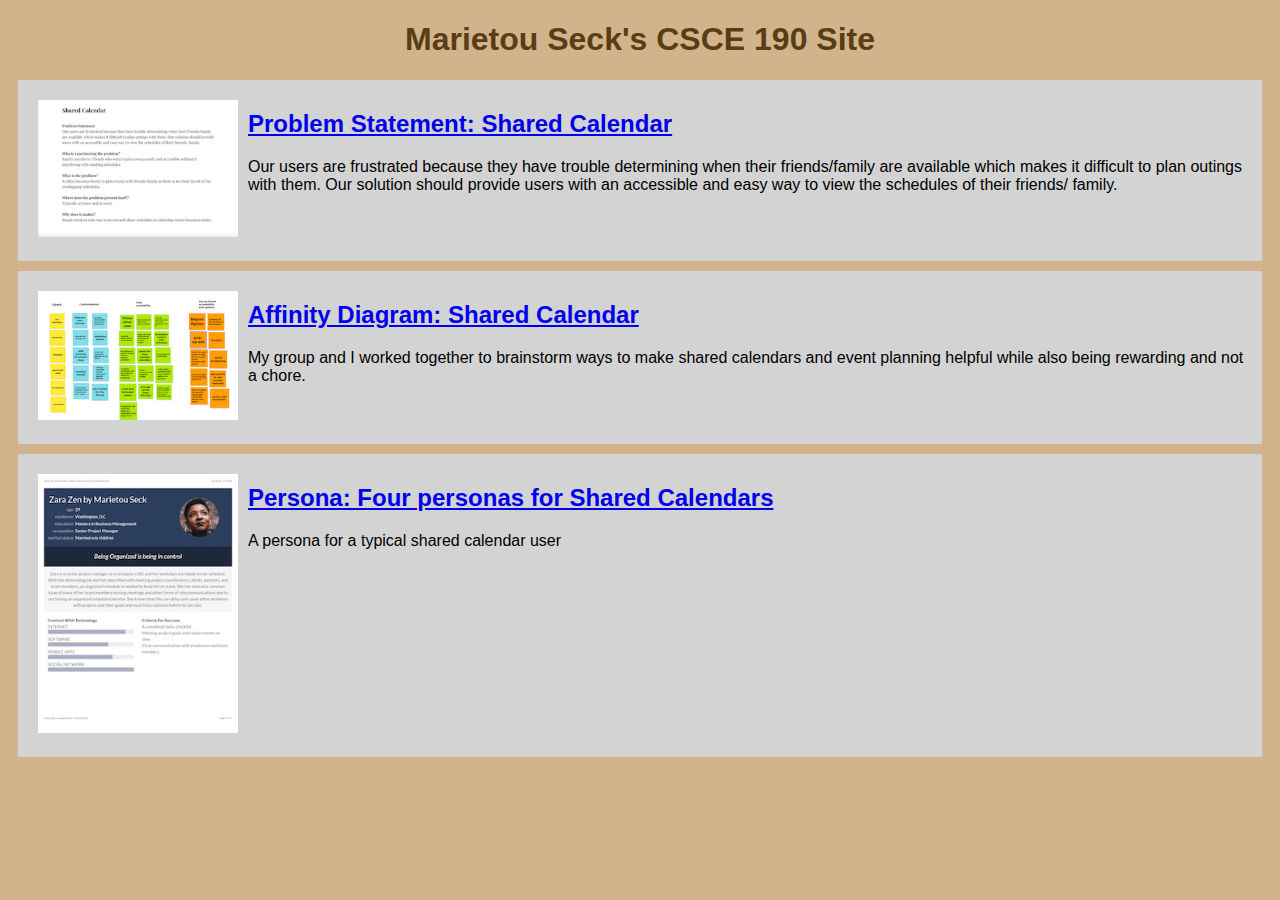
==== index.html @ e3f64fe9 "Add files via upload" ====
<!DOCTYPE html>
<html>
    <head>
        <title>CSCE 190: Marietou Seck</title>
        <link rel= "stylesheet" href = "styles.css">
    </head>
    <body>
        <h1>Marietou Seck's CSCE 190 Site</h1>

        <!--Problem Statement Assignment-->
        <section class="assignment">
            <a href="files/problem-statement.pdf"><img src="images/problem_statement.png"></a>
            <section class="ass-details">
                <a href="files/problem-statement.pdf"><h2>Problem Statement: Shared Calendar</h2></a>
                <p>
                    Our users are frustrated because they have trouble determining when 
                    their friends/family are available which makes it difficult to plan
                     outings with them. Our solution should provide users with an accessible 
                     and easy way to view the schedules of their friends/ family.
                </p>
            </section>
        </section>

        <!-- Affinity Diagram Assignment --> 
        <section class="assignment">
            <a href="files/affinitydiagram.pdf"><img src="images/affinitydiagram.png"></a>
            <section class="ass-details">
                <a href="files/affinitydiagram.pdf"><h2>Affinity Diagram: Shared Calendar</h2></a>
                <p>
                    My group and I worked together to brainstorm ways to make shared calendars and event planning
                    helpful while also being rewarding and not a chore.
                </p>
                
        </section>

    </section>

    <!-- Persona Assignment --> 
    <section class="assignment">
        <a href="files/personas.pdf"><img src="images/m_persona.png"></a>
        <section class="ass-details">
            <a href="files/personas.pdf"><h2>Persona: Four personas for Shared Calendars</h2></a>
            <p>
                A persona for a typical shared calendar user
            </p>
            
    </section>
    </body>
</html>
---- styles.css ----
body {
    background: tan;
    font-family: Arial, Helvetica, sans-serif;
}

.assignment{
    display:flex;
    padding:10px;
    margin:10px;
    background:lightgray;
}

.assignment img{
    width:200px;
    padding:10px;
}

h1{
    color: rgb(90, 60, 21);
    text-align: center;
}
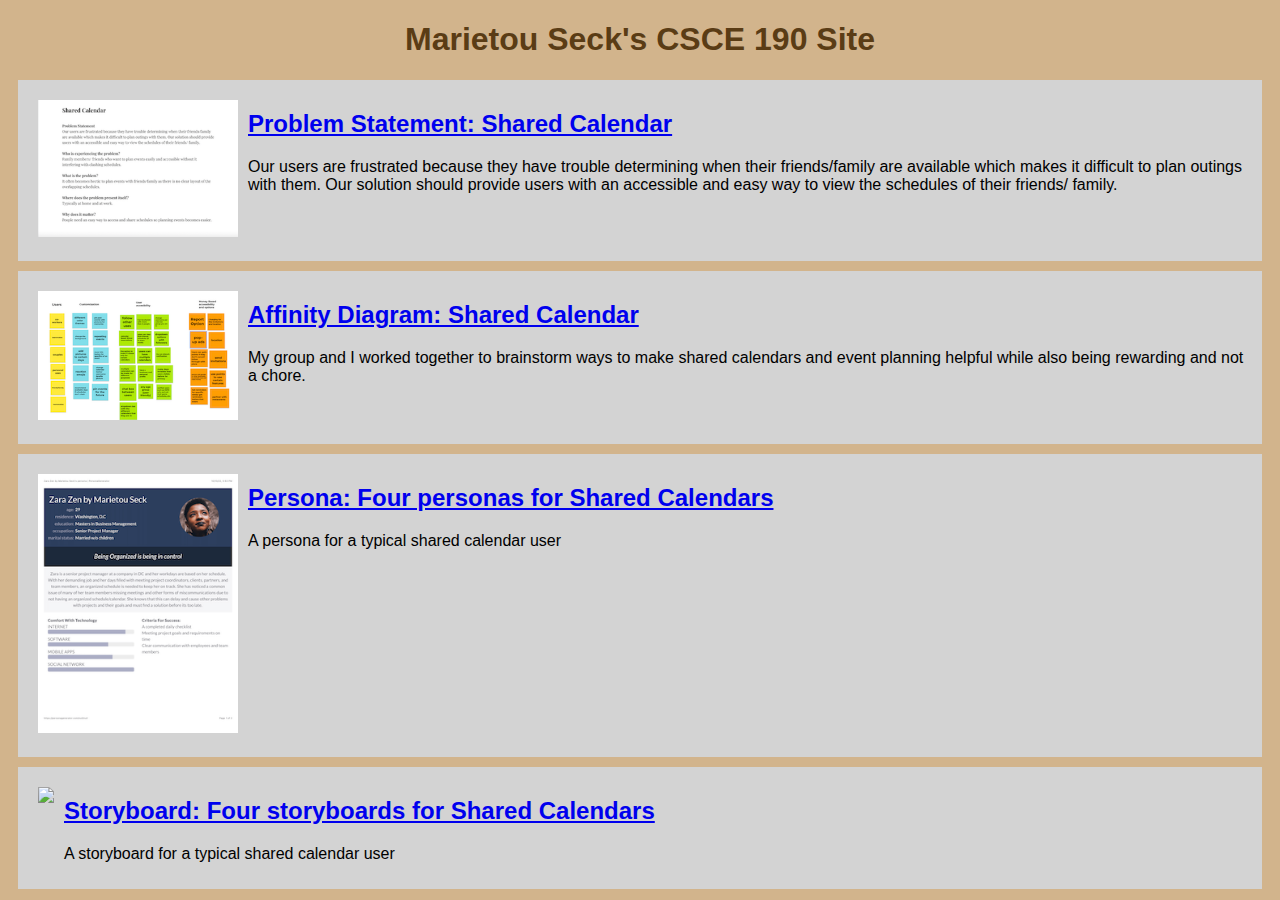
==== commit 98eec5bd: "Add files via upload" ====
--- a/index.html
+++ b/index.html
@@ -45,5 +45,22 @@
             </p>
             
     </section>
+
+</section>
+    
+
+        <!-- Storyboard Assignment --> 
+        <section class="assignment">
+            <a href="files/CSCE 190 Storyboard-combined.pdf"><img src="images/my_storyboard.png"></a>
+            <section class="ass-details">
+                <a href="files/CSCE 190 Storyboard-combined.pdf"><h2>Storyboard: Four storyboards for Shared Calendars</h2></a>
+                <p>
+                    A storyboard for a typical shared calendar user
+                </p>
+                
+        </section>
+        
+    </section>
+        
     </body>
 </html>
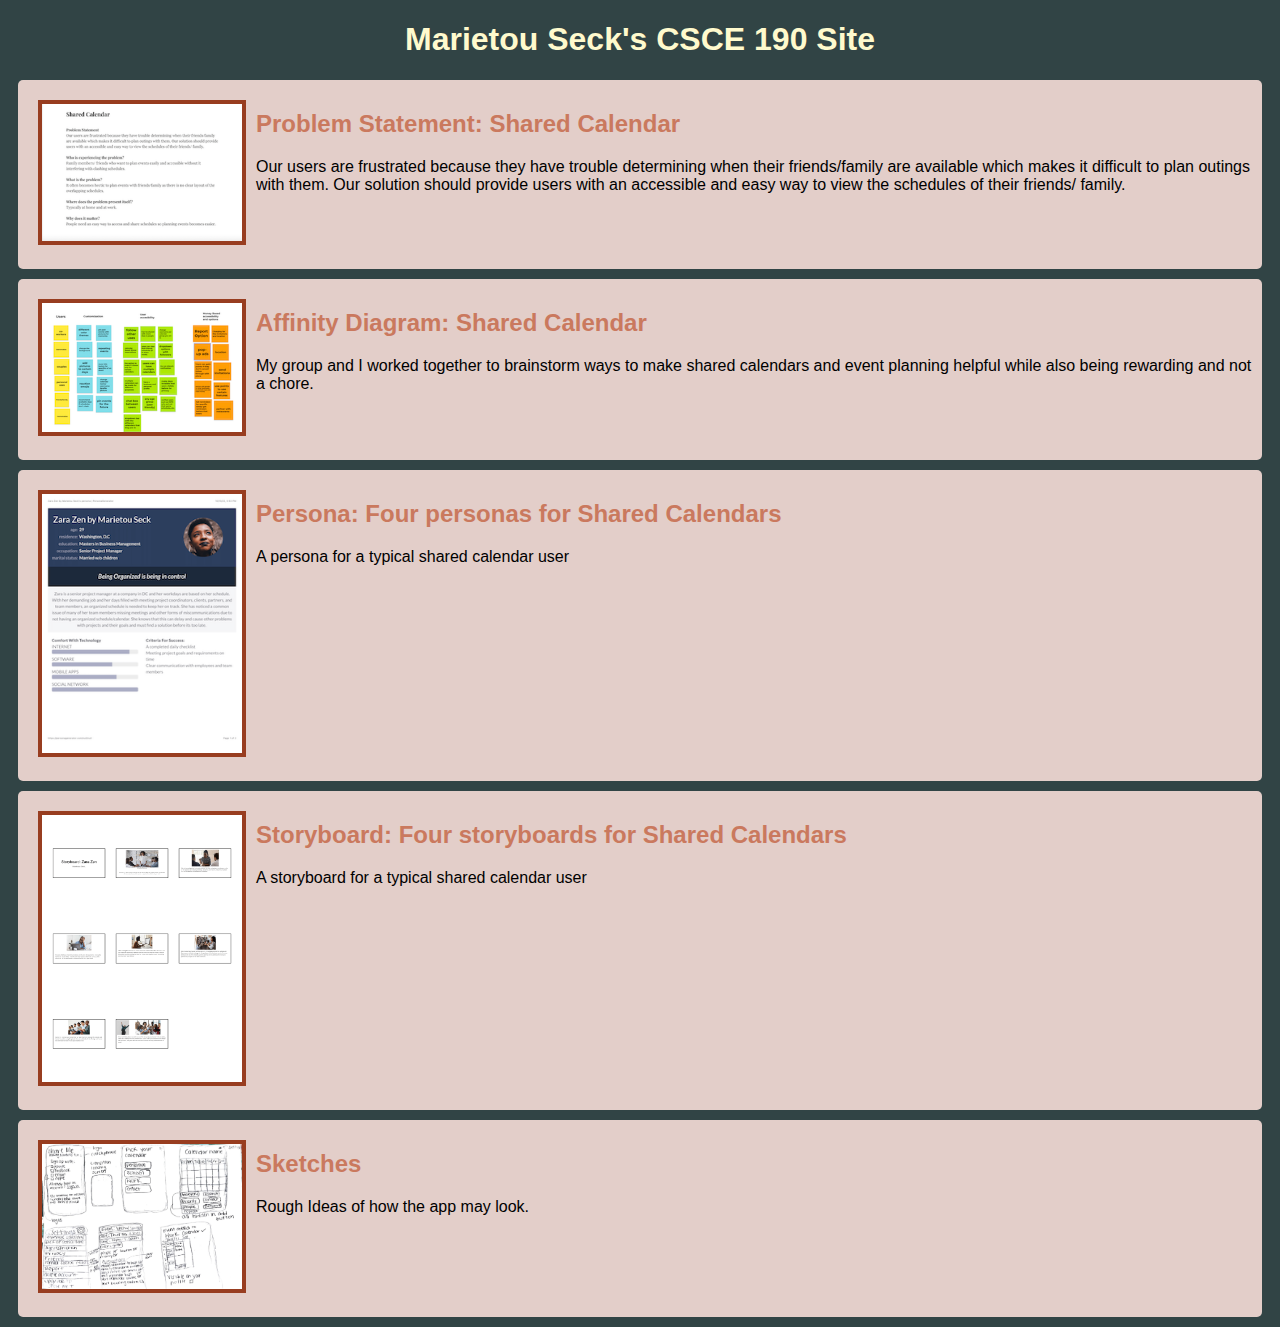
==== commit bee5e815: "Add files via upload" ====
--- a/index.html
+++ b/index.html
@@ -53,7 +53,8 @@
         <section class="assignment">
             <a href="files/CSCE 190 Storyboard-combined.pdf"><img src="images/my_storyboard.png"></a>
             <section class="ass-details">
-                <a href="files/CSCE 190 Storyboard-combined.pdf"><h2>Storyboard: Four storyboards for Shared Calendars</h2></a>
+                <a href="files/CSCE 190 Storyboard-combined.pdf"> 
+                    <h2>Storyboard: Four storyboards for Shared Calendars</h2></a>
                 <p>
                     A storyboard for a typical shared calendar user
                 </p>
@@ -61,6 +62,24 @@
         </section>
         
     </section>
+
+        </section>
+    
+
+        <!-- Sketch Assignment --> 
+        <section class="assignment">
+            <a href="files/CSCE 190 combinedsketches.pdf"><img src="images/sketch.png"></a>
+            <section class="ass-details">
+                <a href="files/CSCE 190 combinedsketches.pdf">
+                    <h2>Sketches</h2></a>
+                <p>
+                    Rough Ideas of how the app may look.
+                </p>
+                
+        </section>
+        
+    </section>
         
     </body>
+    </body>
 </html>
--- a/styles.css
+++ b/styles.css
@@ -1,5 +1,5 @@
 body {
-    background: tan;
+    background: #314445;
     font-family: Arial, Helvetica, sans-serif;
 }
 
@@ -7,15 +7,33 @@
     display:flex;
     padding:10px;
     margin:10px;
-    background:lightgray;
+    background:#E3CEC9;
+    border-radius: 5px;
 }
 
 .assignment img{
     width:200px;
-    padding:10px;
+    margin: 10px;
+    border: 4px solid #983D20;
+}
+.assignment img:hover{
+    border: 4px dashed #CA795E;
 }
 
 h1{
-    color: rgb(90, 60, 21);
+    color: lemonchiffon;
     text-align: center;
+} 
+
+h1:hover{
+    color:#E3CEC9;
+} 
+
+a {
+    text-decoration: none;
+    color: #CA795E
+}
+
+a:hover{
+    color: lemonchiffon;
 }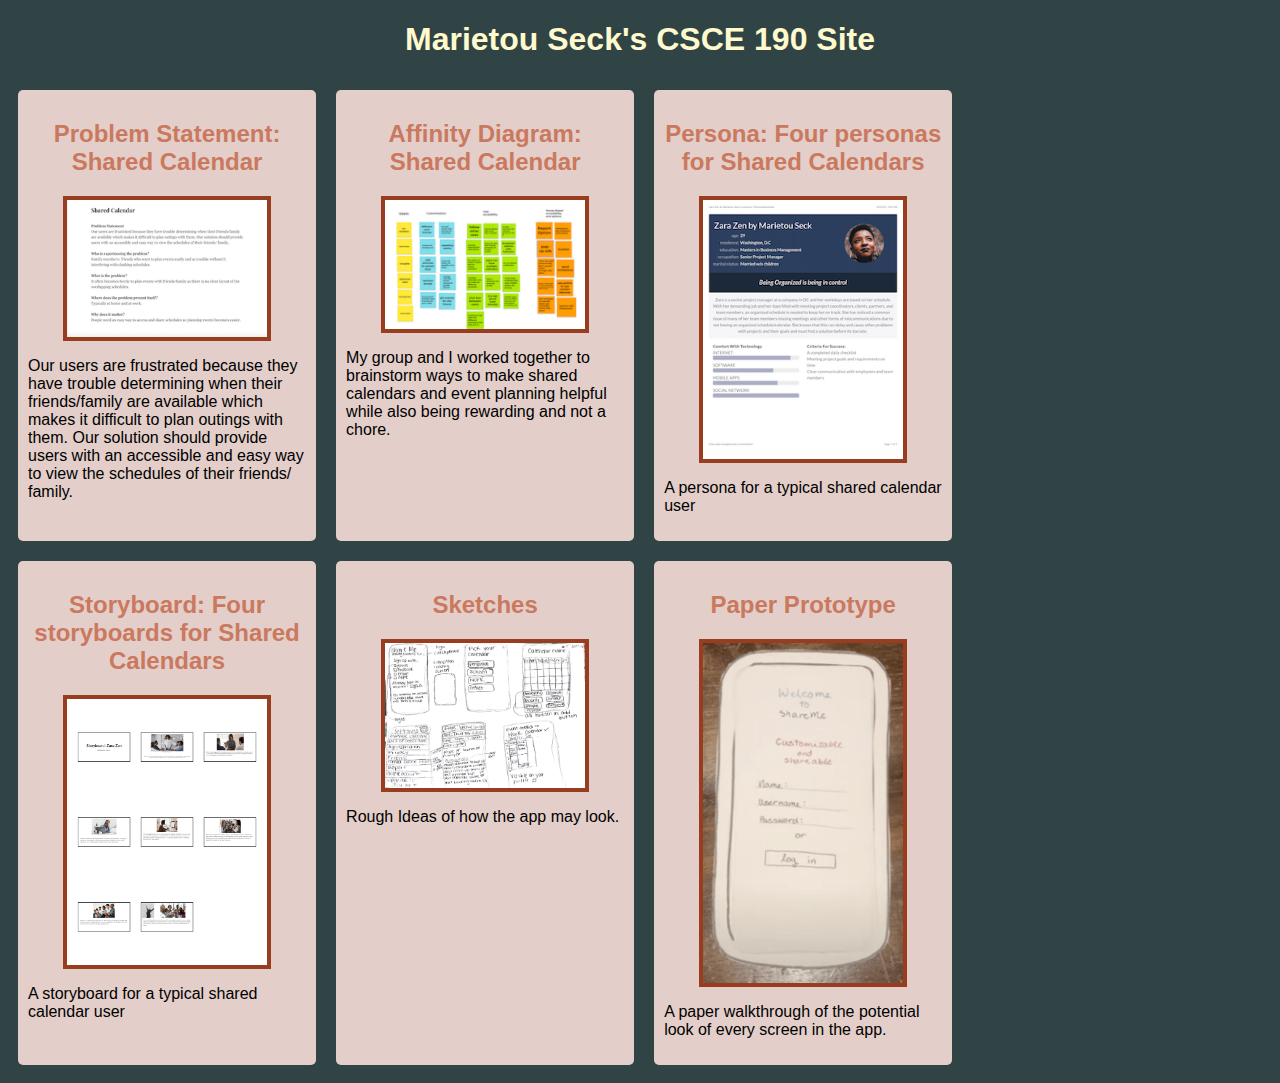
==== commit aefddad3: "Add files via upload" ====
--- a/index.html
+++ b/index.html
@@ -7,79 +7,106 @@
     <body>
         <h1>Marietou Seck's CSCE 190 Site</h1>
 
-        <!--Problem Statement Assignment-->
-        <section class="assignment">
-            <a href="files/problem-statement.pdf"><img src="images/problem_statement.png"></a>
-            <section class="ass-details">
-                <a href="files/problem-statement.pdf"><h2>Problem Statement: Shared Calendar</h2></a>
+        <div class="assignments"> 
+
+            <!--Problem Statement Assignment-->
+            <section class="assignment">
+                <a href="files/problem-statement.pdf">
+                    <h2>Problem Statement: Shared Calendar</h2>
+                </a>
+
+                <a href="files/problem-statement.pdf">
+                    <img src="images/problem_statement.png">
+                </a>
                 <p>
                     Our users are frustrated because they have trouble determining when 
                     their friends/family are available which makes it difficult to plan
-                     outings with them. Our solution should provide users with an accessible 
-                     and easy way to view the schedules of their friends/ family.
-                </p>
+                    outings with them. Our solution should provide users with an accessible 
+                    and easy way to view the schedules of their friends/ family.
+                </p>  
             </section>
-        </section>
 
-        <!-- Affinity Diagram Assignment --> 
-        <section class="assignment">
-            <a href="files/affinitydiagram.pdf"><img src="images/affinitydiagram.png"></a>
-            <section class="ass-details">
-                <a href="files/affinitydiagram.pdf"><h2>Affinity Diagram: Shared Calendar</h2></a>
+            <!-- Affinity Diagram Assignment --> 
+            <section class="assignment">
+                <a href="files/affinitydiagram.pdf">
+                    <h2>Affinity Diagram: Shared Calendar</h2>
+                </a>
+
+                <a href="files/affinitydiagram.pdf">
+                    <img src="images/affinitydiagram.png">
+                </a>
+
                 <p>
                     My group and I worked together to brainstorm ways to make shared calendars and event planning
                     helpful while also being rewarding and not a chore.
                 </p>
-                
         </section>
 
-    </section>
+        <!-- Persona Assignment --> 
+        <section class="assignment">
+            <a href="files/personas.pdf">
+                <h2>Persona: Four personas for Shared Calendars</h2>
+            </a>
 
-    <!-- Persona Assignment --> 
-    <section class="assignment">
-        <a href="files/personas.pdf"><img src="images/m_persona.png"></a>
-        <section class="ass-details">
-            <a href="files/personas.pdf"><h2>Persona: Four personas for Shared Calendars</h2></a>
+            <a href="files/personas.pdf">
+                <img src="images/m_persona.png">
+            </a>
+             
             <p>
                 A persona for a typical shared calendar user
             </p>
-            
     </section>
+        
 
-</section>
-    
+            <!-- Storyboard Assignment --> 
+            <section class="assignment">
+                <a href="files/CSCE 190 Storyboard-combined.pdf"> 
+                    <h2>Storyboard: Four storyboards for Shared Calendars</h2>
+                </a>
 
-        <!-- Storyboard Assignment --> 
-        <section class="assignment">
-            <a href="files/CSCE 190 Storyboard-combined.pdf"><img src="images/my_storyboard.png"></a>
-            <section class="ass-details">
-                <a href="files/CSCE 190 Storyboard-combined.pdf"> 
-                    <h2>Storyboard: Four storyboards for Shared Calendars</h2></a>
+                <a href="files/CSCE 190 Storyboard-combined.pdf">
+                    <img src="images/my_storyboard.png">
+                </a>
+         
                 <p>
                     A storyboard for a typical shared calendar user
                 </p>
-                
         </section>
         
-    </section>
 
-        </section>
-    
+            <!-- Sketch Assignment --> 
+            <section class="assignment">
+                <a href="files/CSCE 190 combinedsketches.pdf">
+                    <h2>Sketches</h2>
+                </a>
 
-        <!-- Sketch Assignment --> 
-        <section class="assignment">
-            <a href="files/CSCE 190 combinedsketches.pdf"><img src="images/sketch.png"></a>
-            <section class="ass-details">
                 <a href="files/CSCE 190 combinedsketches.pdf">
-                    <h2>Sketches</h2></a>
+                    <img src="images/sketch.png">
+                </a>
+               
                 <p>
                     Rough Ideas of how the app may look.
-                </p>
-                
+                </p>  
         </section>
-        
-    </section>
-        
+            
+
+
+            <!-- Prototype Assignment --> 
+            <section class="assignment">
+                <a href="https://youtu.be/h8qAg4y_p64">
+                    <h2>Paper Prototype</h2>
+                </a>
+
+                <a href="https://youtu.be/h8qAg4y_p64">
+                    <img src="images/paper prototype.png">
+                </a>
+               
+                <p>
+                    A paper walkthrough of the potential look of every screen in the app.
+                </p> 
+        </section>
+    </div>
+
     </body>
     </body>
 </html>
--- a/styles.css
+++ b/styles.css
@@ -1,12 +1,19 @@
 body {
     background: #314445;
     font-family: Arial, Helvetica, sans-serif;
+    
+}
+
+.assignments{
+    display: flex;
+    flex-wrap:wrap;
 }
 
 .assignment{
-    display:flex;
+    width: 22%;
     padding:10px;
     margin:10px;
+    padding:20px 10;
     background:#E3CEC9;
     border-radius: 5px;
 }
@@ -15,6 +22,8 @@
     width:200px;
     margin: 10px;
     border: 4px solid #983D20;
+    display:block;
+    margin:auto;
 }
 .assignment img:hover{
     border: 4px dashed #CA795E;
@@ -29,6 +38,10 @@
     color:#E3CEC9;
 } 
 
+h2{
+   text-align: center; 
+}
+
 a {
     text-decoration: none;
     color: #CA795E
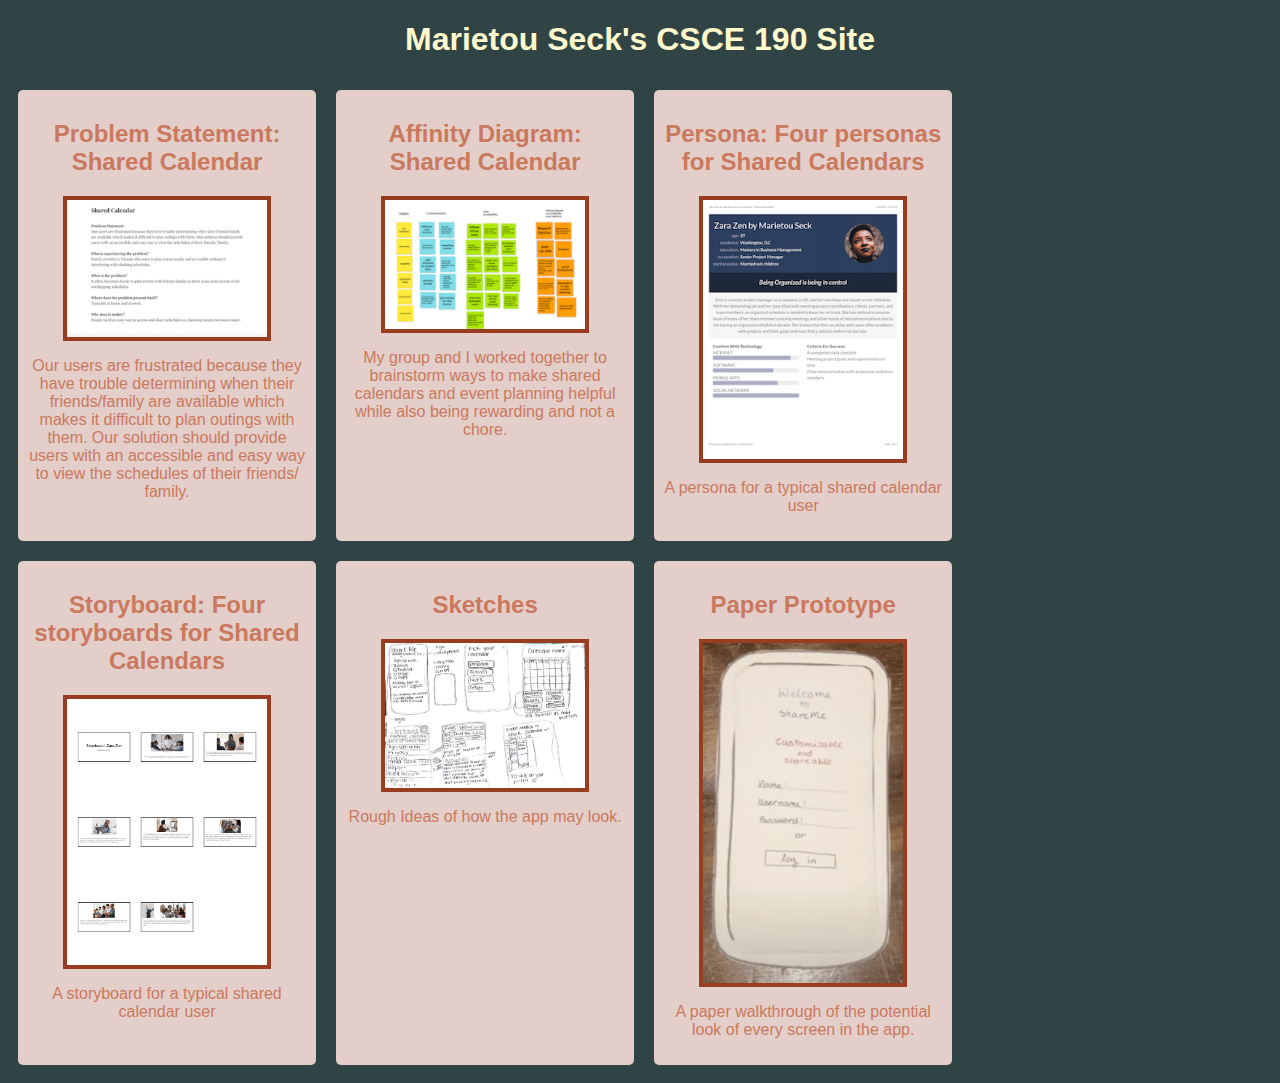
==== commit 76fe8470: "Add files via upload" ====
--- a/index.html
+++ b/index.html
@@ -76,11 +76,11 @@
 
             <!-- Sketch Assignment --> 
             <section class="assignment">
-                <a href="files/CSCE 190 combinedsketches.pdf">
+                <a href="files/combinedsketches.pdf">
                     <h2>Sketches</h2>
                 </a>
 
-                <a href="files/CSCE 190 combinedsketches.pdf">
+                <a href="files/combinedsketches.pdf">
                     <img src="images/sketch.png">
                 </a>
                
--- a/styles.css
+++ b/styles.css
@@ -49,4 +49,13 @@
 
 a:hover{
     color: lemonchiffon;
+}
+
+p{
+    color: #CA795E;
+    text-align: center
+}
+
+p:hover{
+    color: lemonchiffon
 }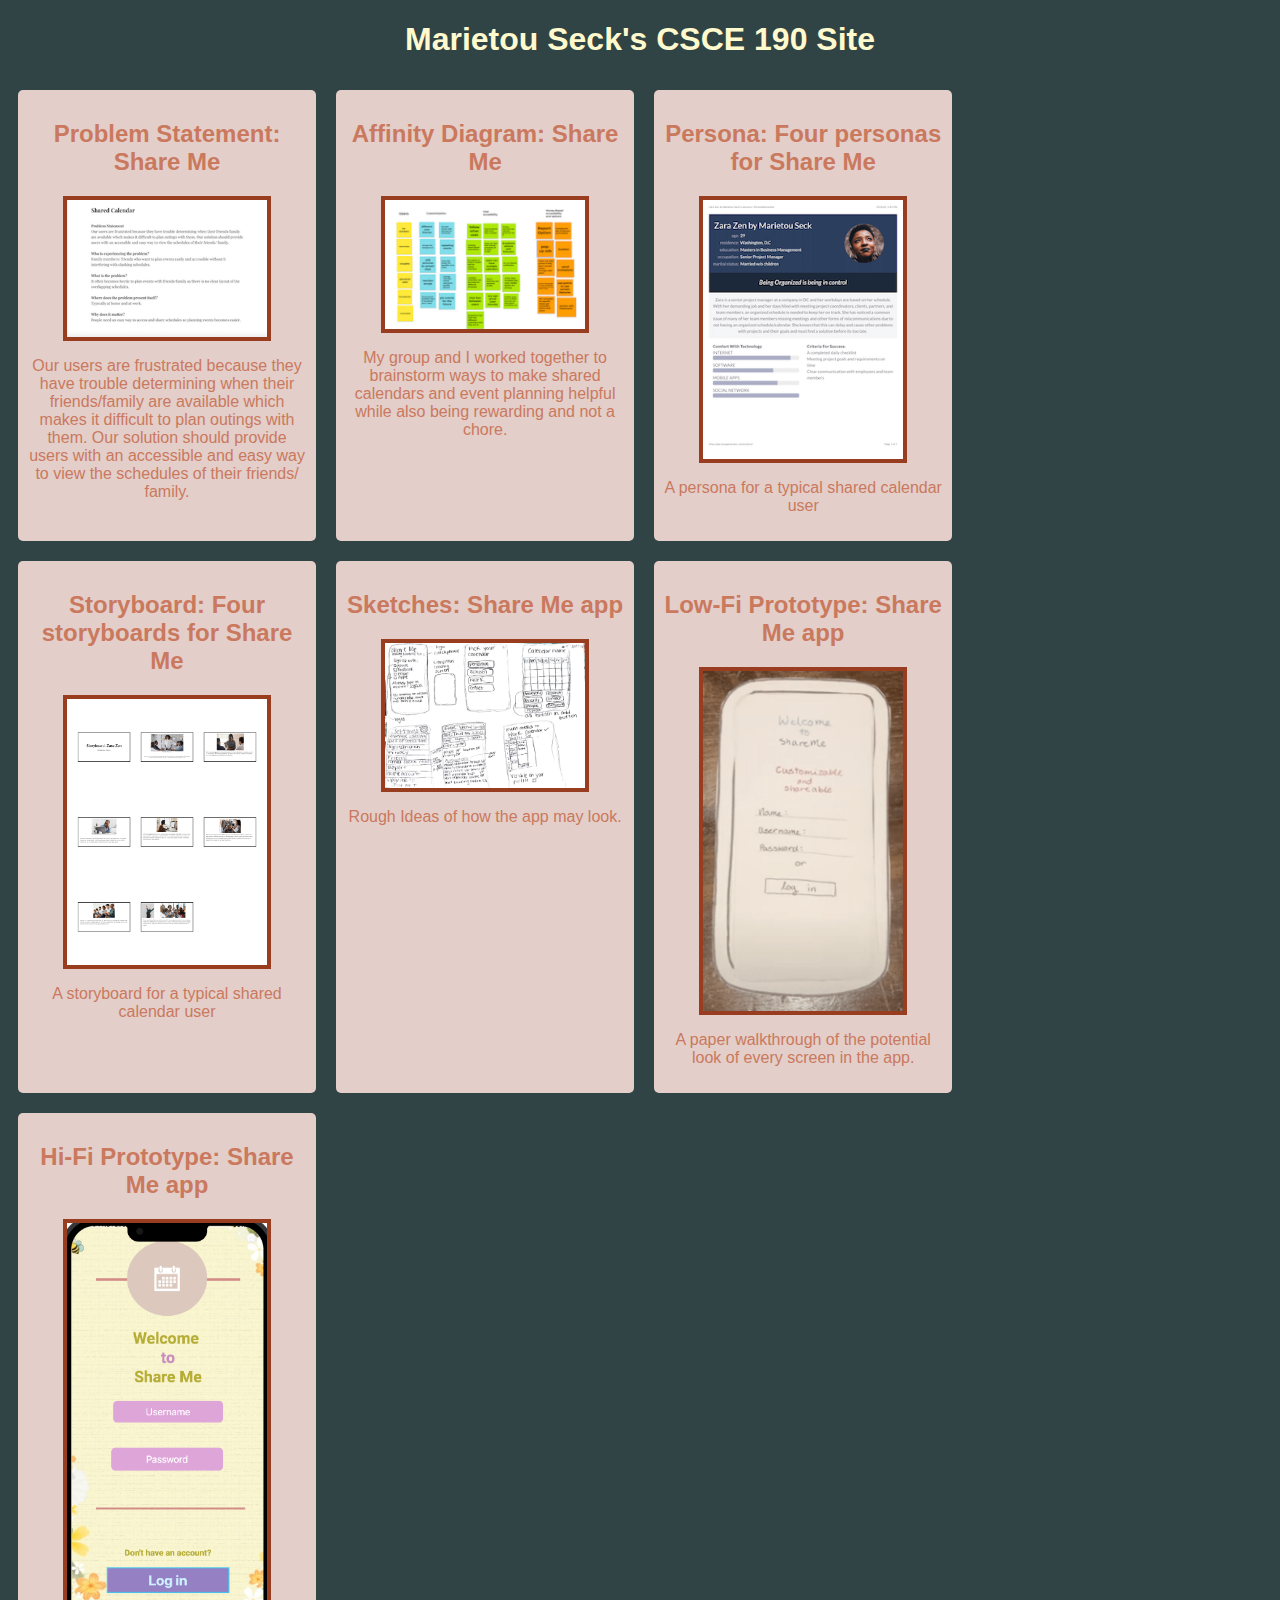
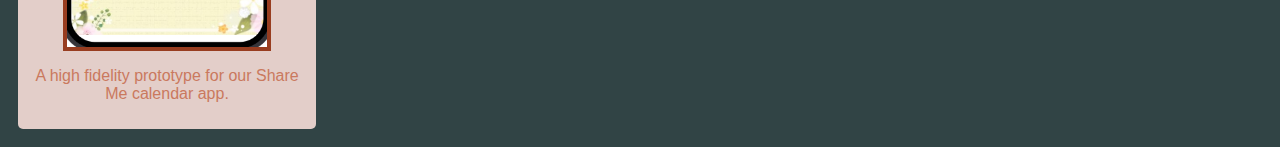
==== commit 133814b4: "Add files via upload" ====
--- a/index.html
+++ b/index.html
@@ -12,7 +12,7 @@
             <!--Problem Statement Assignment-->
             <section class="assignment">
                 <a href="files/problem-statement.pdf">
-                    <h2>Problem Statement: Shared Calendar</h2>
+                    <h2>Problem Statement: Share Me</h2>
                 </a>
 
                 <a href="files/problem-statement.pdf">
@@ -29,7 +29,7 @@
             <!-- Affinity Diagram Assignment --> 
             <section class="assignment">
                 <a href="files/affinitydiagram.pdf">
-                    <h2>Affinity Diagram: Shared Calendar</h2>
+                    <h2>Affinity Diagram: Share Me</h2>
                 </a>
 
                 <a href="files/affinitydiagram.pdf">
@@ -45,7 +45,7 @@
         <!-- Persona Assignment --> 
         <section class="assignment">
             <a href="files/personas.pdf">
-                <h2>Persona: Four personas for Shared Calendars</h2>
+                <h2>Persona: Four personas for Share Me</h2>
             </a>
 
             <a href="files/personas.pdf">
@@ -61,7 +61,7 @@
             <!-- Storyboard Assignment --> 
             <section class="assignment">
                 <a href="files/CSCE 190 Storyboard-combined.pdf"> 
-                    <h2>Storyboard: Four storyboards for Shared Calendars</h2>
+                    <h2>Storyboard: Four storyboards for Share Me</h2>
                 </a>
 
                 <a href="files/CSCE 190 Storyboard-combined.pdf">
@@ -77,7 +77,7 @@
             <!-- Sketch Assignment --> 
             <section class="assignment">
                 <a href="files/combinedsketches.pdf">
-                    <h2>Sketches</h2>
+                    <h2>Sketches: Share Me app</h2>
                 </a>
 
                 <a href="files/combinedsketches.pdf">
@@ -91,10 +91,10 @@
             
 
 
-            <!-- Prototype Assignment --> 
+            <!-- Low-Fi Prototype Assignment --> 
             <section class="assignment">
                 <a href="https://youtu.be/h8qAg4y_p64">
-                    <h2>Paper Prototype</h2>
+                    <h2>Low-Fi Prototype: Share Me app</h2>
                 </a>
 
                 <a href="https://youtu.be/h8qAg4y_p64">
@@ -105,6 +105,21 @@
                     A paper walkthrough of the potential look of every screen in the app.
                 </p> 
         </section>
+
+                    <!-- High-Fi Prototype Assignment --> 
+                    <section class="assignment">
+                        <a href="files/hi-fi prototype/src/index.html">
+                            <h2>Hi-Fi Prototype: Share Me app</h2>
+                        </a>
+        
+                        <a href="files/hi-fi prototype/src/index.html">
+                            <img src="images/hifi-prototype.png">
+                        </a>
+                       
+                        <p>
+                            A high fidelity prototype for our Share Me calendar app.
+                        </p> 
+                </section>
     </div>
 
     </body>
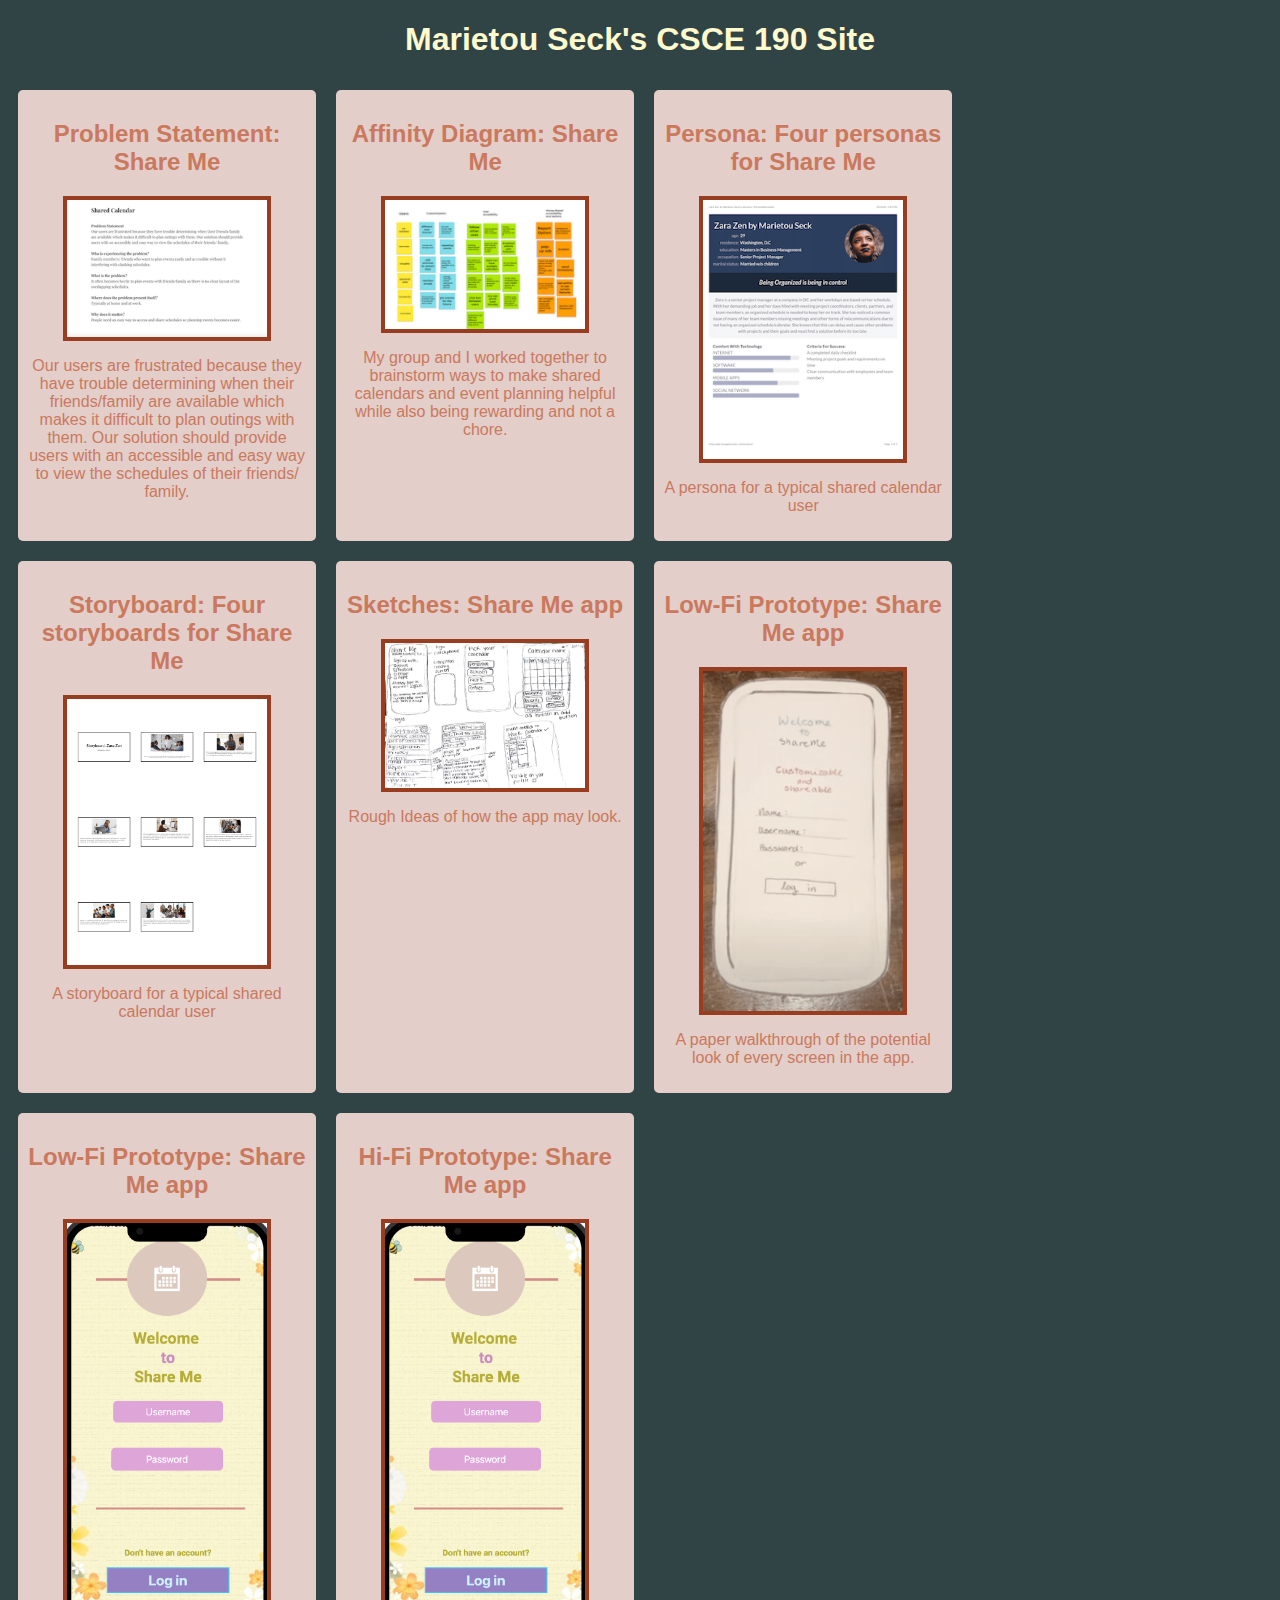
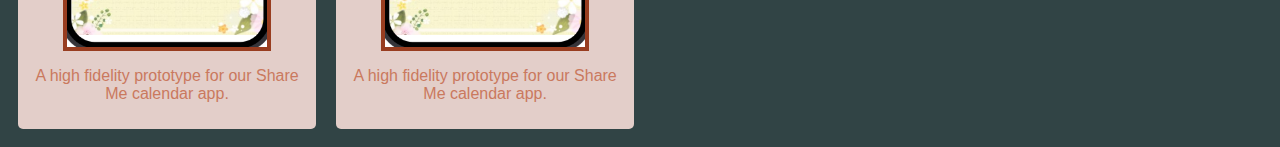
==== commit d7400d4f: "Add files via upload" ====
--- a/index.html
+++ b/index.html
@@ -106,6 +106,21 @@
                 </p> 
         </section>
 
+                            <!-- Low-Fi Prototype Assignment --> 
+                            <section class="assignment">
+                                <a href="files/hi-fi prototype/src/index.html">
+                                    <h2>Low-Fi Prototype: Share Me app</h2>
+                                </a>
+                
+                                <a href="files/hi-fi prototype/src/index.html">
+                                    <img src="images/lofi-prototype copy.png">
+                                </a>
+                               
+                                <p>
+                                    A high fidelity prototype for our Share Me calendar app.
+                                </p> 
+                        </section>
+
                     <!-- High-Fi Prototype Assignment --> 
                     <section class="assignment">
                         <a href="files/hi-fi prototype/src/index.html">
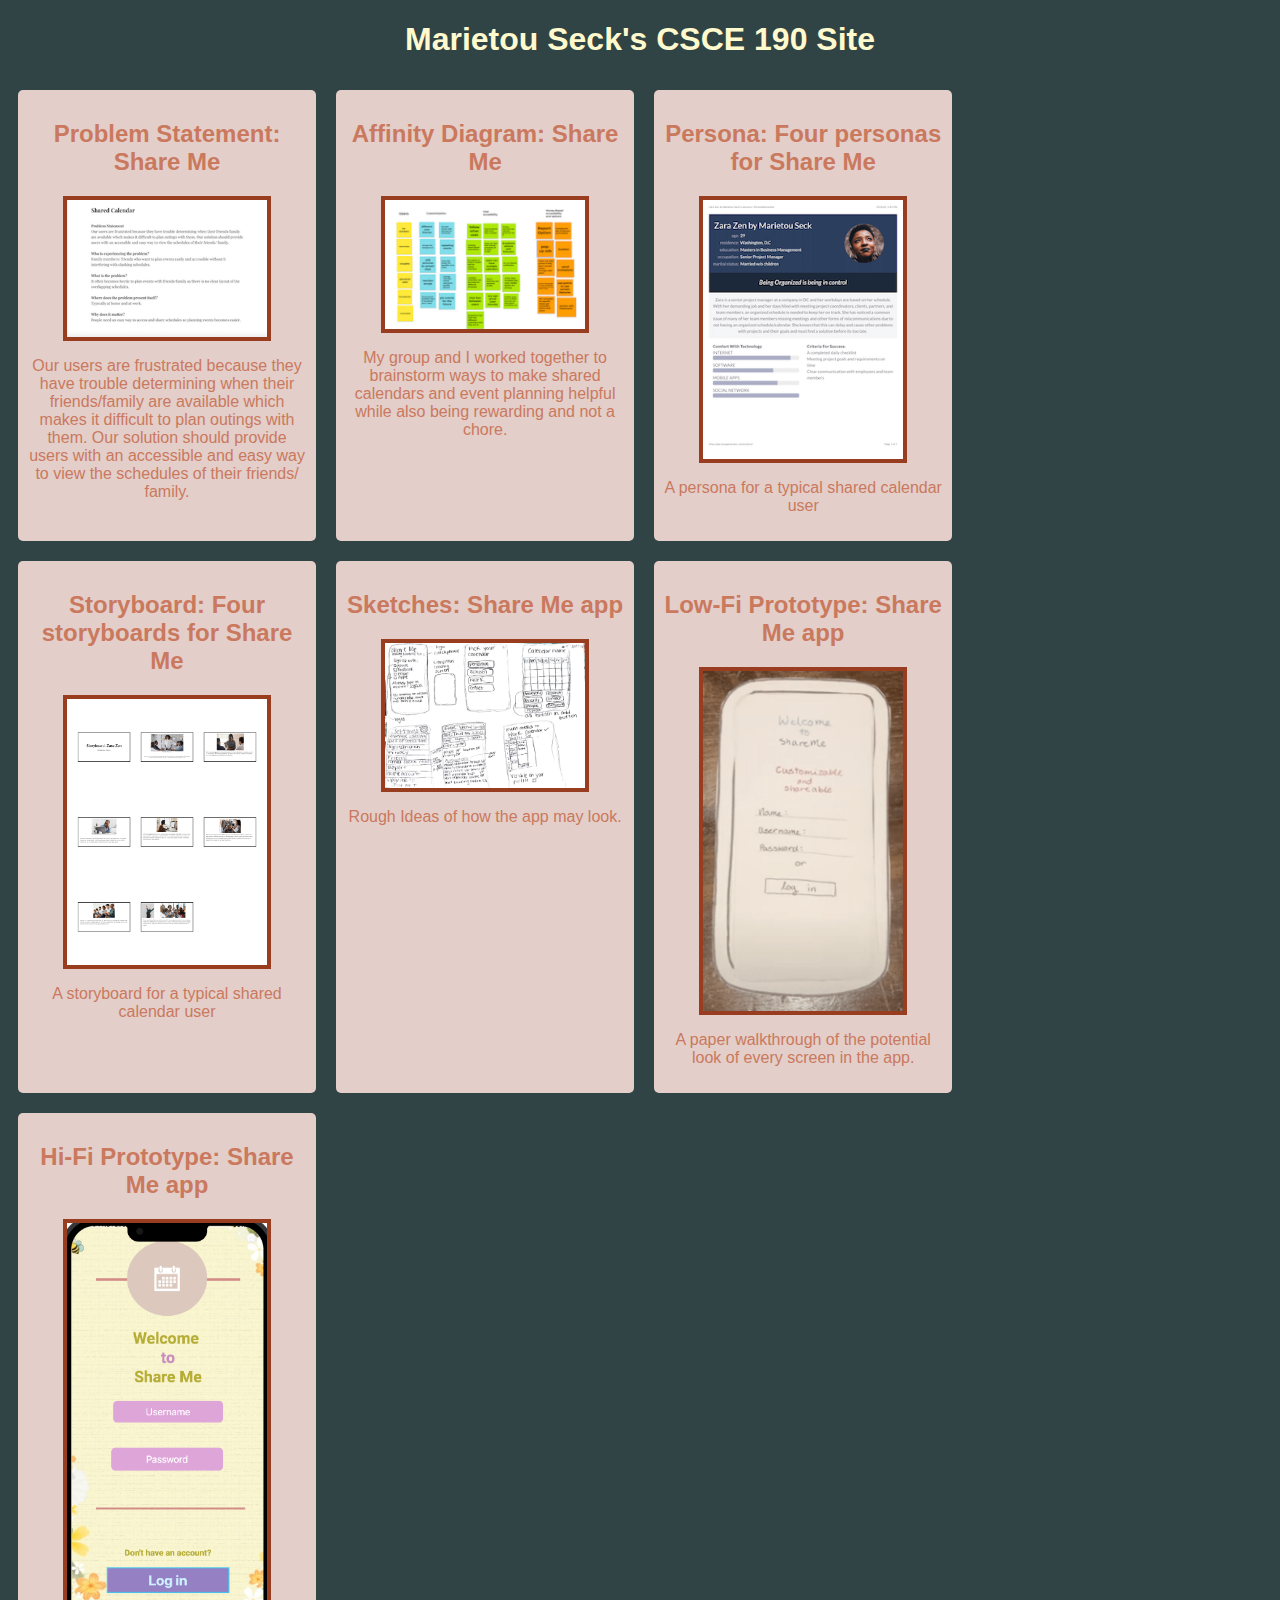
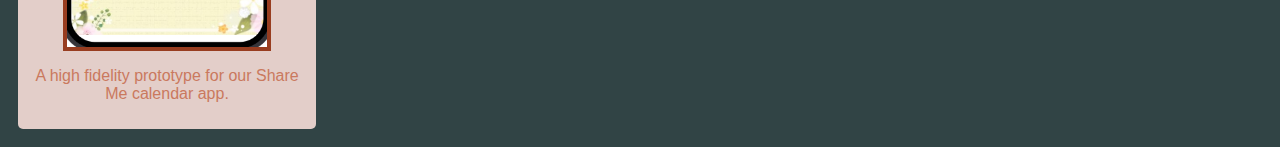
==== commit 8dccca55: "Add files via upload" ====
--- a/index.html
+++ b/index.html
@@ -106,20 +106,6 @@
                 </p> 
         </section>
 
-                            <!-- Low-Fi Prototype Assignment --> 
-                            <section class="assignment">
-                                <a href="files/hi-fi prototype/src/index.html">
-                                    <h2>Low-Fi Prototype: Share Me app</h2>
-                                </a>
-                
-                                <a href="files/hi-fi prototype/src/index.html">
-                                    <img src="images/lofi-prototype copy.png">
-                                </a>
-                               
-                                <p>
-                                    A high fidelity prototype for our Share Me calendar app.
-                                </p> 
-                        </section>
 
                     <!-- High-Fi Prototype Assignment --> 
                     <section class="assignment">
